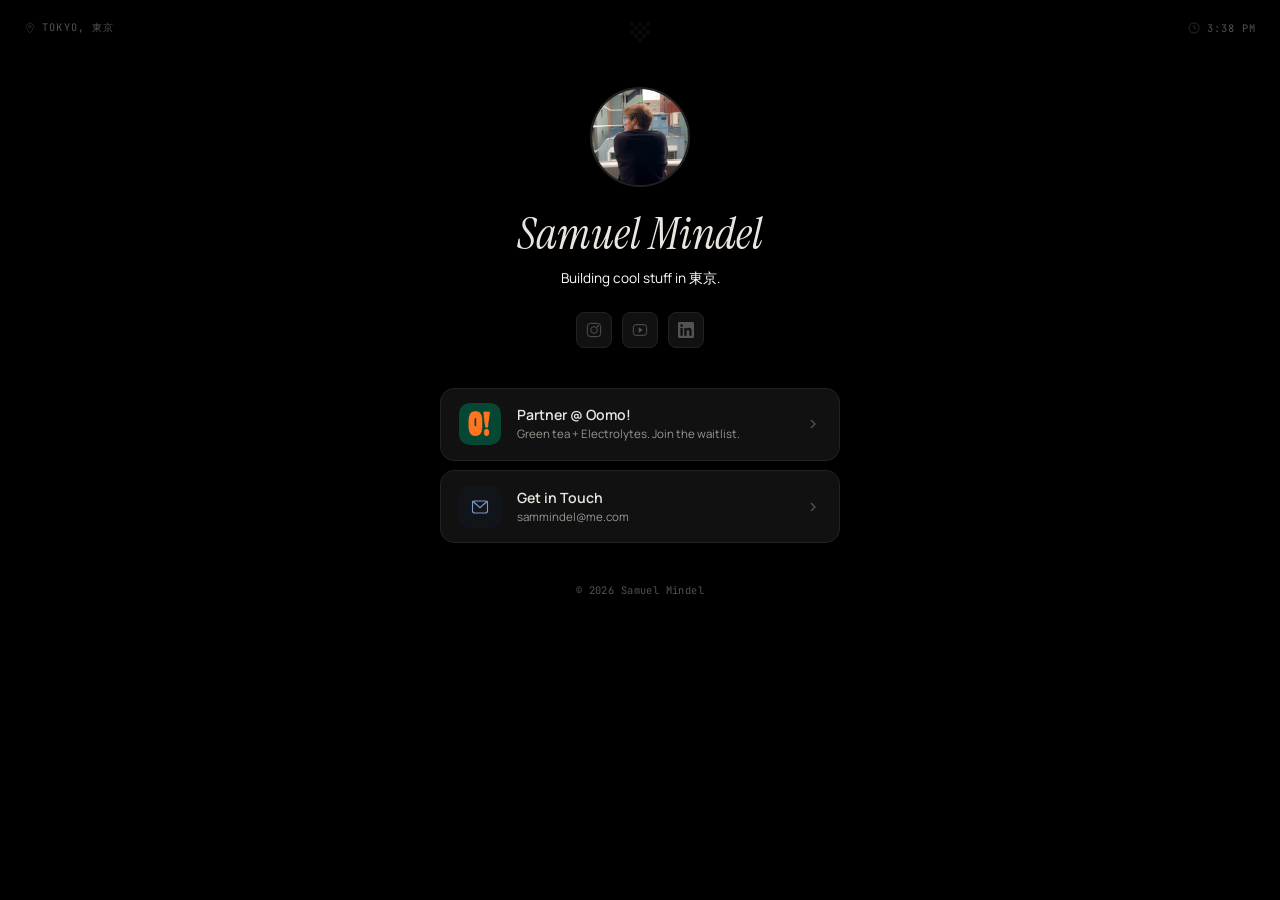
==== index.html @ ea891aa7 "Update favicons.html" ====
<!DOCTYPE html>
<html lang="en">
<head>
  <meta charset="UTF-8">
  <meta name="viewport" content="width=device-width, initial-scale=1.0">
  <title>Samuel Mindel</title>
  <meta name="description" content="Samuel Mindel is a British-American entrepreneur and founder based in Tokyo, Japan.">
  <meta name="keywords" content="Samuel Mindel, Sam Mindel, entrepreneur, investor, Tokyo, commerce, early-stage investing, Oomo, samuelmindel.com">
  <meta name="author" content="Samuel Mindel">

  <meta property="og:title" content="Samuel Mindel">
  <meta property="og:description" content="Entrepreneur and early-stage investor based in Tokyo. Exploring commerce, writing about the journey.">
  <meta property="og:type" content="website">
  <meta property="og:url" content="https://samuelmindel.com">
  <meta property="og:locale" content="en_US">

  <meta name="twitter:card" content="summary">
  <meta name="twitter:title" content="Samuel Mindel">
  <meta name="twitter:description" content="Entrepreneur based in Tokyo.">

  <link rel="canonical" href="https://samuelmindel.com">
  <link rel="icon" type="image/png" sizes="32x32" href="favicon-32.png">
  <link rel="icon" type="image/png" sizes="512x512" href="favicon.png">

  <script type="application/ld+json">
  {
    "@context": "https://schema.org",
    "@type": "Person",
    "name": "Samuel Mindel",
    "alternateName": "Sam Mindel",
    "url": "https://samuelmindel.com",
    "description": "Entrepreneur and early-stage investor based in Tokyo, exploring ideas in commerce.",
    "sameAs": [
      "https://instagram.com/sxmuelmindel",
      "https://youtube.com/@sammindel"
    ],
    "knowsAbout": ["Commerce", "Early-stage investing", "Entrepreneurship"],
    "homeLocation": {
      "@type": "Place",
      "name": "Tokyo, Japan"
    }
  }
  </script>

  <link href="https://fonts.googleapis.com/css2?family=Instrument+Serif:ital@0;1&family=Manrope:wght@300;400;500;600;700&family=JetBrains+Mono:wght@400;500&display=swap" rel="stylesheet">

  <style>
    @font-face {
      font-family: 'PP Editorial New';
      src: url('PPEditorialNew-Regular.otf') format('opentype');
      font-weight: 400;
      font-style: normal;
      font-display: swap;
    }

    :root {
      --bg: #000000;
      --surface: #111111;
      --surface-hover: #1a1a1a;
      --surface-border: #222222;
      --text: #ebe5df;
      --text-muted: #9b9690;
      --text-dim: #555250;
      --font-display: 'Instrument Serif', Georgia, serif;
      --font-body: 'Manrope', -apple-system, sans-serif;
      --font-mono: 'JetBrains Mono', monospace;
    }

    * { margin: 0; padding: 0; box-sizing: border-box; }
    html { font-size: 16px; }

    body {
      font-family: var(--font-body);
      background: var(--bg);
      color: var(--text);
      -webkit-font-smoothing: antialiased;
      min-height: 100vh;
    }

    ::selection {
      background: rgba(235, 229, 223, 0.2);
      color: #fff;
    }

    .top-bar {
      display: flex;
      justify-content: space-between;
      align-items: center;
      padding: 1.25rem 1.5rem;
      font-family: var(--font-mono);
      font-size: 0.65rem;
      letter-spacing: 0.1em;
      text-transform: uppercase;
      color: var(--text-dim);
    }

    .top-bar .location,
    .top-bar .time {
      display: flex;
      align-items: center;
      gap: 0.4rem;
    }

    .top-bar svg {
      width: 12px;
      height: 12px;
      opacity: 0.5;
    }

    .hub {
      max-width: 440px;
      margin: 0 auto;
      padding: 2rem 1.25rem 4rem;
      text-align: center;
    }

    .profile-photo {
      width: 100px;
      height: 100px;
      border-radius: 50%;
      overflow: hidden;
      margin: 0 auto 1.5rem;
      border: 2px solid var(--surface-border);
    }

    .profile-photo img {
      width: 100%;
      height: 100%;
      object-fit: cover;
      display: block;
    }

    /* FONT TEST: Instrument Serif Italic */
    .name {
      font-family: var(--font-display);
      font-size: 2.8rem;
      font-weight: 400;
      font-style: italic;
      line-height: 1.05;
      color: var(--text);
      margin-bottom: 0.6rem;
    }

    .tagline {
      font-size: 0.85rem;
      color: #ffffff;
      font-weight: 400;
      line-height: 1.5;
      margin-bottom: 1.5rem;
    }

    /* ---- Socials (handles + color icons) ---- */
    .socials {
      display: flex;
      justify-content: center;
      gap: 0.6rem;
      margin-bottom: 2.5rem;
    }

    .socials a {
      display: flex;
      align-items: center;
      justify-content: center;
      width: 36px;
      height: 36px;
      border-radius: 8px;
      background: var(--surface);
      border: 1px solid var(--surface-border);
      color: var(--text-dim);
      text-decoration: none;
      transition: all 0.3s ease;
    }

    .socials a:hover {
      background: var(--surface-hover);
      color: var(--text);
      border-color: var(--text-dim);
    }

    .socials a svg {
      width: 16px;
      height: 16px;
    }

    /* ---- Cards ---- */
    .cards {
      display: flex;
      flex-direction: column;
      gap: 0.6rem;
    }

    .card {
      display: flex;
      align-items: center;
      gap: 1rem;
      background: var(--surface);
      border: 1px solid var(--surface-border);
      border-radius: 14px;
      padding: 0.9rem 1.15rem;
      text-decoration: none;
      color: var(--text);
      text-align: left;
      transition: all 0.3s ease;
      cursor: pointer;
    }

    .card:hover {
      background: var(--surface-hover);
      border-color: var(--text-dim);
      transform: translateY(-1px);
    }

    .card-icon {
      width: 42px;
      height: 42px;
      border-radius: 10px;
      display: flex;
      align-items: center;
      justify-content: center;
      flex-shrink: 0;
      overflow: hidden;
    }

    .card-icon img {
      width: 100%;
      height: 100%;
      object-fit: cover;
      border-radius: 10px;
    }

    .card-icon svg { width: 18px; height: 18px; }

    .card-text { flex: 1; min-width: 0; }

    .card-title {
      font-size: 0.88rem;
      font-weight: 600;
      line-height: 1.3;
    }

    .card-desc {
      font-size: 0.72rem;
      color: var(--text-muted);
      margin-top: 0.1rem;
      line-height: 1.4;
    }

    .card-arrow {
      color: var(--text-dim);
      flex-shrink: 0;
      transition: transform 0.3s ease, color 0.3s ease;
    }

    .card:hover .card-arrow {
      transform: translateX(2px);
      color: var(--text-muted);
    }

    .card-icon.contact {
      background: #111418;
      color: #7c9cc8;
    }

    /* ---- Easter Egg ---- */
    .easter-egg {
      position: fixed;
      top: 1.25rem;
      left: 50%;
      transform: translateX(-50%);
      width: 24px;
      height: 24px;
      cursor: pointer;
      opacity: 0.04;
      transition: opacity 0.4s ease;
      z-index: 100;
    }

    .easter-egg:hover { opacity: 0.3; }

    .easter-egg svg { width: 100%; height: 100%; color: var(--text); }

    .game-overlay {
      position: fixed;
      inset: 0;
      background: rgba(0, 0, 0, 0.95);
      backdrop-filter: blur(12px);
      z-index: 1000;
      display: flex;
      align-items: center;
      justify-content: center;
      flex-direction: column;
      opacity: 0;
      pointer-events: none;
      transition: opacity 0.4s ease;
    }

    .game-overlay.active { opacity: 1; pointer-events: all; }

    .game-overlay .close-game {
      position: absolute; top: 1.5rem; right: 1.5rem;
      background: none; border: none;
      color: var(--text-dim);
      font-family: var(--font-body);
      font-size: 0.75rem;
      letter-spacing: 0.1em;
      text-transform: uppercase;
      cursor: pointer;
      transition: color 0.3s ease;
    }

    .game-overlay .close-game:hover { color: var(--text); }

    .game-overlay canvas {
      border: 2px solid var(--surface-border);
      image-rendering: pixelated;
      image-rendering: crisp-edges;
    }

    .game-overlay .game-info {
      color: var(--text-dim);
      font-family: var(--font-mono);
      font-size: 0.65rem;
      margin-top: 1rem;
      letter-spacing: 0.05em;
    }

    .game-overlay .game-title {
      color: var(--text-muted);
      font-family: var(--font-mono);
      font-size: 0.75rem;
      font-weight: 500;
      margin-bottom: 1rem;
      letter-spacing: 0.08em;
      text-transform: uppercase;
    }

    footer {
      text-align: center;
      padding: 2.5rem 0 2rem;
      font-size: 0.65rem;
      color: var(--text-dim);
      font-family: var(--font-mono);
      letter-spacing: 0.04em;
    }

    @keyframes fadeUp {
      from { opacity: 0; transform: translateY(12px); }
      to { opacity: 1; transform: translateY(0); }
    }

    .hub > * { animation: fadeUp 0.6s ease both; }
    .profile-photo { animation-delay: 0.05s; }
    .name { animation-delay: 0.1s; }
    .tagline { animation-delay: 0.15s; }
    .socials { animation-delay: 0.2s; }
    .cards { animation-delay: 0.25s; }
    .cards .card:nth-child(1) { animation: fadeUp 0.5s ease 0.3s both; }
    .cards .card:nth-child(2) { animation: fadeUp 0.5s ease 0.35s both; }
  </style>
</head>
<body>

  <div class="easter-egg" title="">
    <svg viewBox="0 0 24 24" fill="none" xmlns="http://www.w3.org/2000/svg">
      <rect x="2" y="2" width="4" height="4" fill="currentColor"/>
      <rect x="10" y="2" width="4" height="4" fill="currentColor"/>
      <rect x="18" y="2" width="4" height="4" fill="currentColor"/>
      <rect x="6" y="6" width="4" height="4" fill="currentColor"/>
      <rect x="14" y="6" width="4" height="4" fill="currentColor"/>
      <rect x="2" y="10" width="4" height="4" fill="currentColor"/>
      <rect x="10" y="10" width="4" height="4" fill="currentColor"/>
      <rect x="18" y="10" width="4" height="4" fill="currentColor"/>
      <rect x="6" y="14" width="4" height="4" fill="currentColor"/>
      <rect x="14" y="14" width="4" height="4" fill="currentColor"/>
      <rect x="10" y="18" width="4" height="4" fill="currentColor"/>
    </svg>
  </div>

  <div class="game-overlay">
    <span class="game-title">&#9679; secret level</span>
    <canvas width="384" height="384"></canvas>
    <span class="game-info">arrow keys or wasd &middot; swipe on mobile</span>
    <button class="close-game">ESC &middot; Close</button>
  </div>

  <div class="top-bar">
    <div class="location">
      <svg viewBox="0 0 24 24" fill="none" stroke="currentColor" stroke-width="2">
        <path d="M12 2C8.13 2 5 5.13 5 9c0 5.25 7 13 7 13s7-7.75 7-13c0-3.87-3.13-7-7-7z"/>
        <circle cx="12" cy="9" r="2.5"/>
      </svg>
      <span>Tokyo, 東京</span>
    </div>
    <div class="time">
      <svg viewBox="0 0 24 24" fill="none" stroke="currentColor" stroke-width="2">
        <circle cx="12" cy="12" r="10"/>
        <polyline points="12 6 12 12 16 14"/>
      </svg>
      <span id="tokyo-time"></span>
    </div>
  </div>

  <div class="hub">

    <div class="profile-photo">
      <img src="photo.jpg" alt="Samuel Mindel">
    </div>

    <h1 class="name">Samuel Mindel</h1>

    <p class="tagline">Building cool stuff in 東京.</p>

    <!-- Socials -->
    <div class="socials">
      <a href="https://instagram.com/sxmuelmindel" target="_blank" rel="noopener" title="Instagram">
        <svg viewBox="0 0 24 24" fill="none" stroke="currentColor" stroke-width="1.5">
          <rect x="2" y="2" width="20" height="20" rx="5"/>
          <circle cx="12" cy="12" r="5"/>
          <circle cx="17.5" cy="6.5" r="1.5" fill="currentColor" stroke="none"/>
        </svg>
      </a>
      <a href="https://youtube.com/@sammindel" target="_blank" rel="noopener" title="YouTube">
        <svg viewBox="0 0 24 24" fill="none" stroke="currentColor" stroke-width="1.5">
          <rect x="2" y="4" width="20" height="16" rx="4"/>
          <polygon points="10,8 16,12 10,16" fill="currentColor" stroke="none"/>
        </svg>
      </a>
      <a href="https://linkedin.com/in/samuelmindel" target="_blank" rel="noopener" title="LinkedIn">
        <svg viewBox="0 0 24 24" fill="currentColor" width="16" height="16">
          <path d="M20.447 20.452h-3.554v-5.569c0-1.328-.027-3.037-1.852-3.037-1.853 0-2.136 1.445-2.136 2.939v5.667H9.351V9h3.414v1.561h.046c.477-.9 1.637-1.85 3.37-1.85 3.601 0 4.267 2.37 4.267 5.455v6.286zM5.337 7.433a2.062 2.062 0 01-2.063-2.065 2.064 2.064 0 112.063 2.065zm1.782 13.019H3.555V9h3.564v11.452zM22.225 0H1.771C.792 0 0 .774 0 1.729v20.542C0 23.227.792 24 1.771 24h20.451C23.2 24 24 23.227 24 22.271V1.729C24 .774 23.2 0 22.222 0h.003z"/>
        </svg>
      </a>
    </div>

    <div class="cards">
      <a class="card" href="https://drinkoomo.com" target="_blank" rel="noopener">
        <div class="card-icon">
          <img src="oomo-icon.png" alt="Oomo!">
        </div>
        <div class="card-text">
          <div class="card-title">Partner @ Oomo!</div>
          <div class="card-desc">Green tea + Electrolytes. Join the waitlist.</div>
        </div>
        <svg class="card-arrow" width="16" height="16" viewBox="0 0 24 24" fill="none" stroke="currentColor" stroke-width="2"><polyline points="9 18 15 12 9 6"/></svg>
      </a>

      <a class="card" href="mailto:sammindel@me.com">
        <div class="card-icon contact">
          <svg viewBox="0 0 24 24" fill="none" stroke="currentColor" stroke-width="1.5"><rect x="2" y="4" width="20" height="16" rx="3"/><polyline points="2 4 12 13 22 4"/></svg>
        </div>
        <div class="card-text">
          <div class="card-title">Get in Touch</div>
          <div class="card-desc">sammindel@me.com</div>
        </div>
        <svg class="card-arrow" width="16" height="16" viewBox="0 0 24 24" fill="none" stroke="currentColor" stroke-width="2"><polyline points="9 18 15 12 9 6"/></svg>
      </a>
    </div>

    <footer>
      <p>&copy; 2026 Samuel Mindel</p>
    </footer>

  </div>

  <script>
    function updateTime() {
      const now = new Date().toLocaleTimeString('en-US', {
        timeZone: 'Asia/Tokyo',
        hour: 'numeric',
        minute: '2-digit',
        hour12: true
      });
      document.getElementById('tokyo-time').textContent = now;
    }
    updateTime();
    setInterval(updateTime, 30000);
  </script>

  <script src="game.js"></script>
</body>
</html>
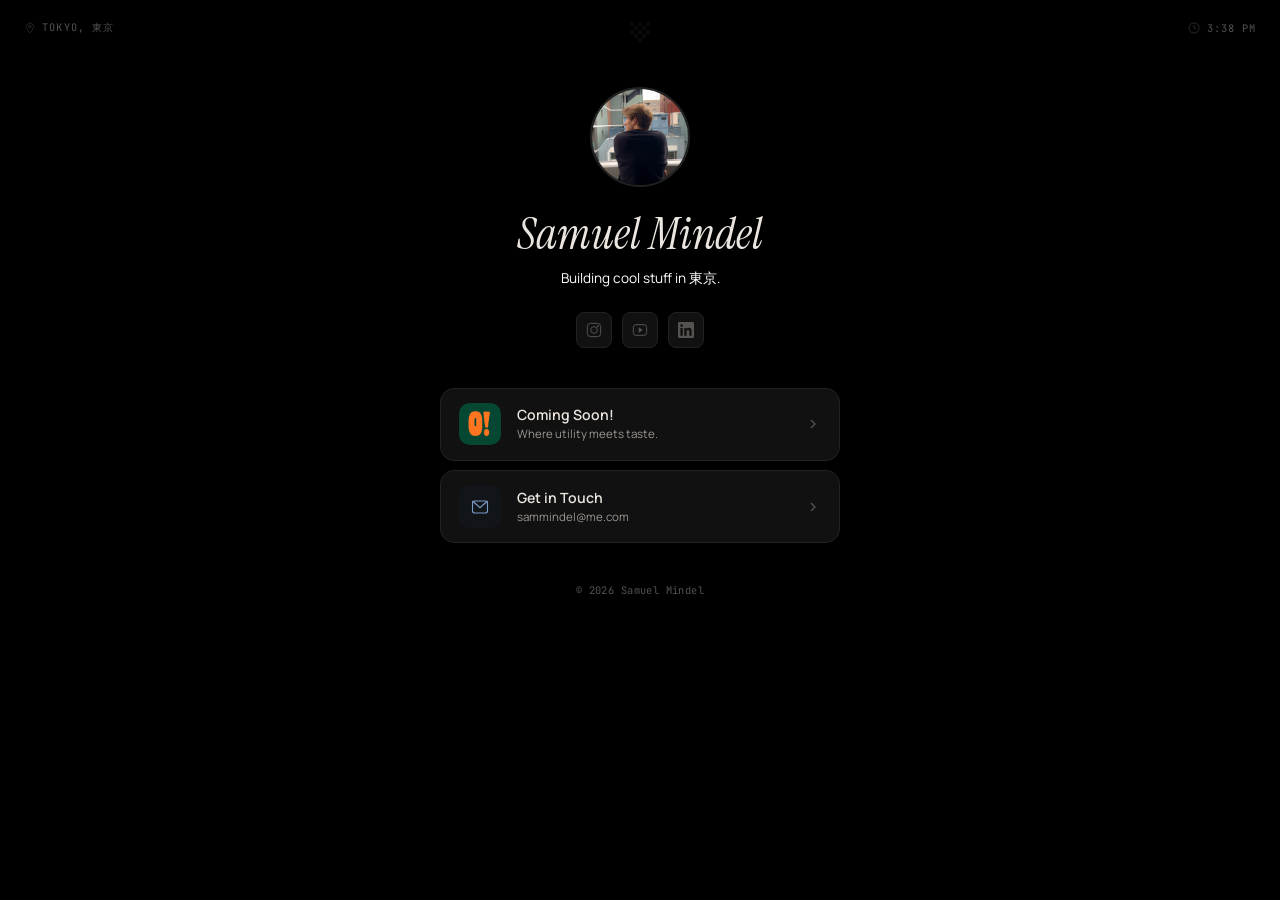
==== commit 720b5046: "Update Oomo card to Coming Soon placeholder text Co-Authored-By: Claude Sonnet 5 <noreply@anthropic." ====
--- a/index.html
+++ b/index.html
@@ -4,12 +4,12 @@
   <meta charset="UTF-8">
   <meta name="viewport" content="width=device-width, initial-scale=1.0">
   <title>Samuel Mindel</title>
-  <meta name="description" content="Samuel Mindel is a British-American entrepreneur and founder based in Tokyo, Japan.">
+  <meta name="description" content="Samuel Mindel, entrepreneur based in Tokyo & LA. Building and investing in consumer goods.">
   <meta name="keywords" content="Samuel Mindel, Sam Mindel, entrepreneur, investor, Tokyo, commerce, early-stage investing, Oomo, samuelmindel.com">
   <meta name="author" content="Samuel Mindel">
 
   <meta property="og:title" content="Samuel Mindel">
-  <meta property="og:description" content="Entrepreneur and early-stage investor based in Tokyo. Exploring commerce, writing about the journey.">
+  <meta property="og:description" content="Samuel Mindel, entrepreneur based in Tokyo & LA. Building and investing in consumer goods.">
   <meta property="og:type" content="website">
   <meta property="og:url" content="https://samuelmindel.com">
   <meta property="og:locale" content="en_US">
@@ -19,8 +19,8 @@
   <meta name="twitter:description" content="Entrepreneur based in Tokyo.">
 
   <link rel="canonical" href="https://samuelmindel.com">
-  <link rel="icon" type="image/png" sizes="32x32" href="favicon-32.png">
-  <link rel="icon" type="image/png" sizes="512x512" href="favicon.png">
+  <link rel="icon" type="image/png" href="favicon.png?v=2">
+  <link rel="apple-touch-icon" sizes="180x180" href="favicon.png?v=2">
 
   <script type="application/ld+json">
   {
@@ -29,7 +29,7 @@
     "name": "Samuel Mindel",
     "alternateName": "Sam Mindel",
     "url": "https://samuelmindel.com",
-    "description": "Entrepreneur and early-stage investor based in Tokyo, exploring ideas in commerce.",
+    "description": "Samuel Mindel, entrepreneur based in Tokyo & LA. Building and investing in consumer goods.",
     "sameAs": [
       "https://instagram.com/sxmuelmindel",
       "https://youtube.com/@sammindel"
@@ -438,8 +438,8 @@
           <img src="oomo-icon.png" alt="Oomo!">
         </div>
         <div class="card-text">
-          <div class="card-title">Partner @ Oomo!</div>
-          <div class="card-desc">Green tea + Electrolytes. Join the waitlist.</div>
+          <div class="card-title">Coming Soon!</div>
+          <div class="card-desc">Where utility meets taste.</div>
         </div>
         <svg class="card-arrow" width="16" height="16" viewBox="0 0 24 24" fill="none" stroke="currentColor" stroke-width="2"><polyline points="9 18 15 12 9 6"/></svg>
       </a>
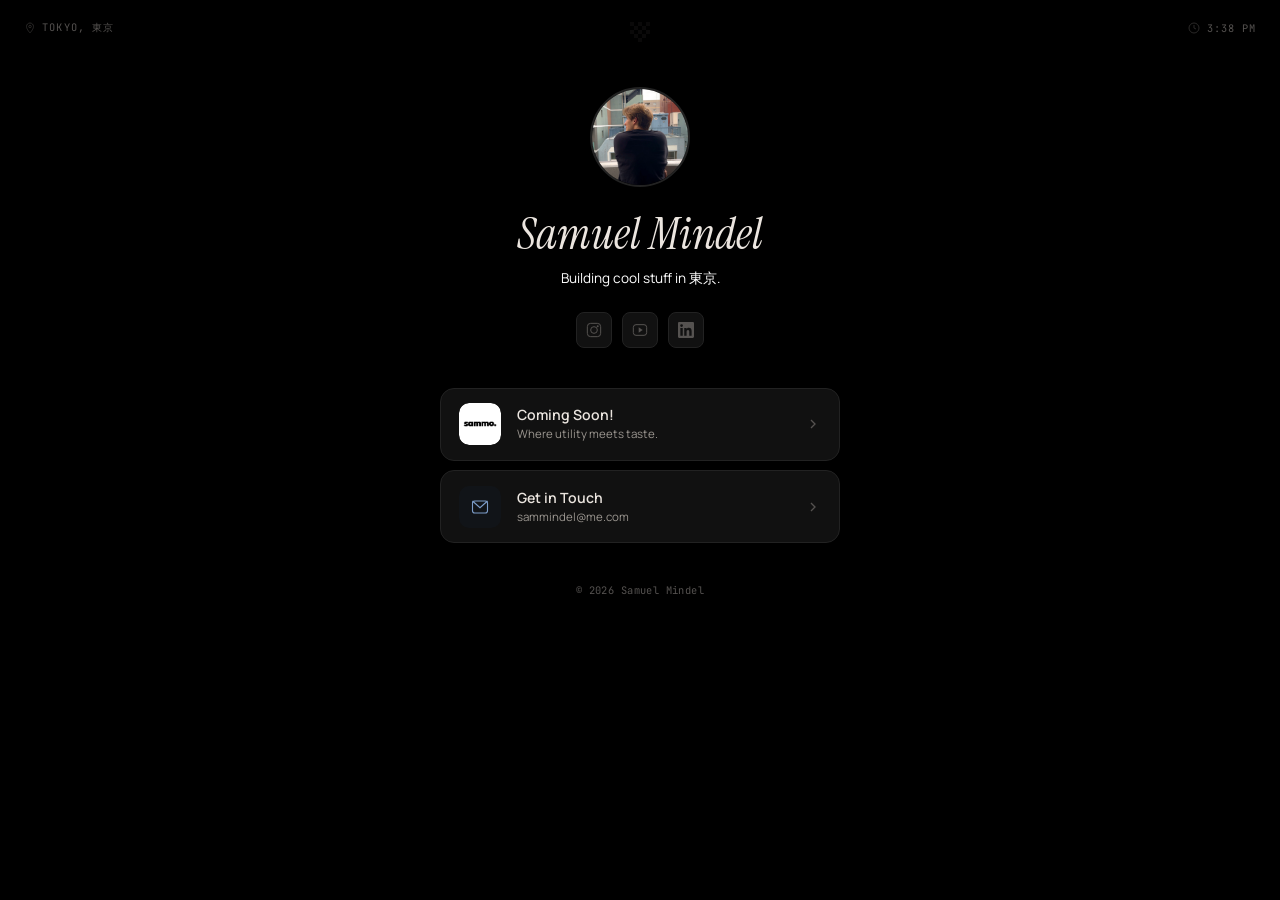
==== commit fc185fb1: "Point Oomo card icon at sammo-logo.png Co-Authored-By: Claude Sonnet 5 <noreply@anthropic.com> Claud" ====
--- a/index.html
+++ b/index.html
@@ -435,7 +435,7 @@
     <div class="cards">
       <a class="card" href="https://drinkoomo.com" target="_blank" rel="noopener">
         <div class="card-icon">
-          <img src="oomo-icon.png" alt="Oomo!">
+          <img src="sammo-logo.png" alt="Sammo">
         </div>
         <div class="card-text">
           <div class="card-title">Coming Soon!</div>
